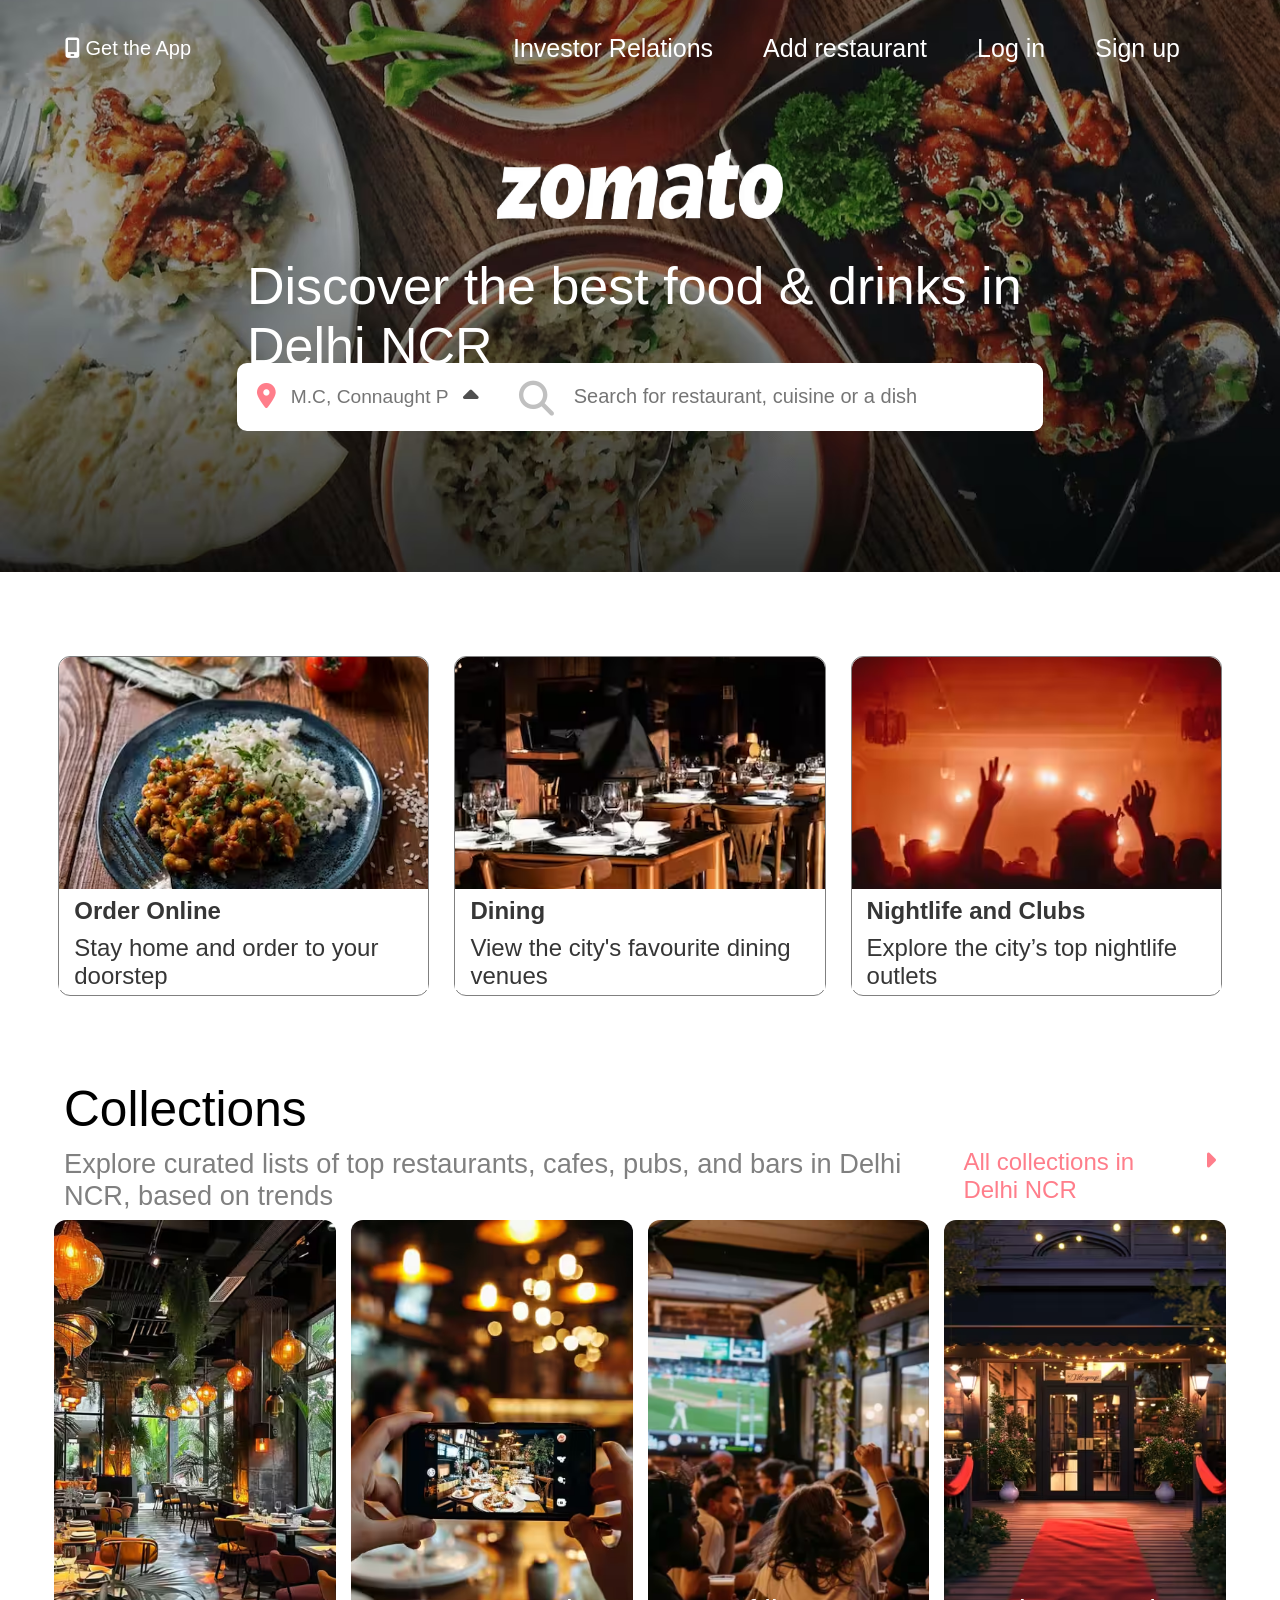
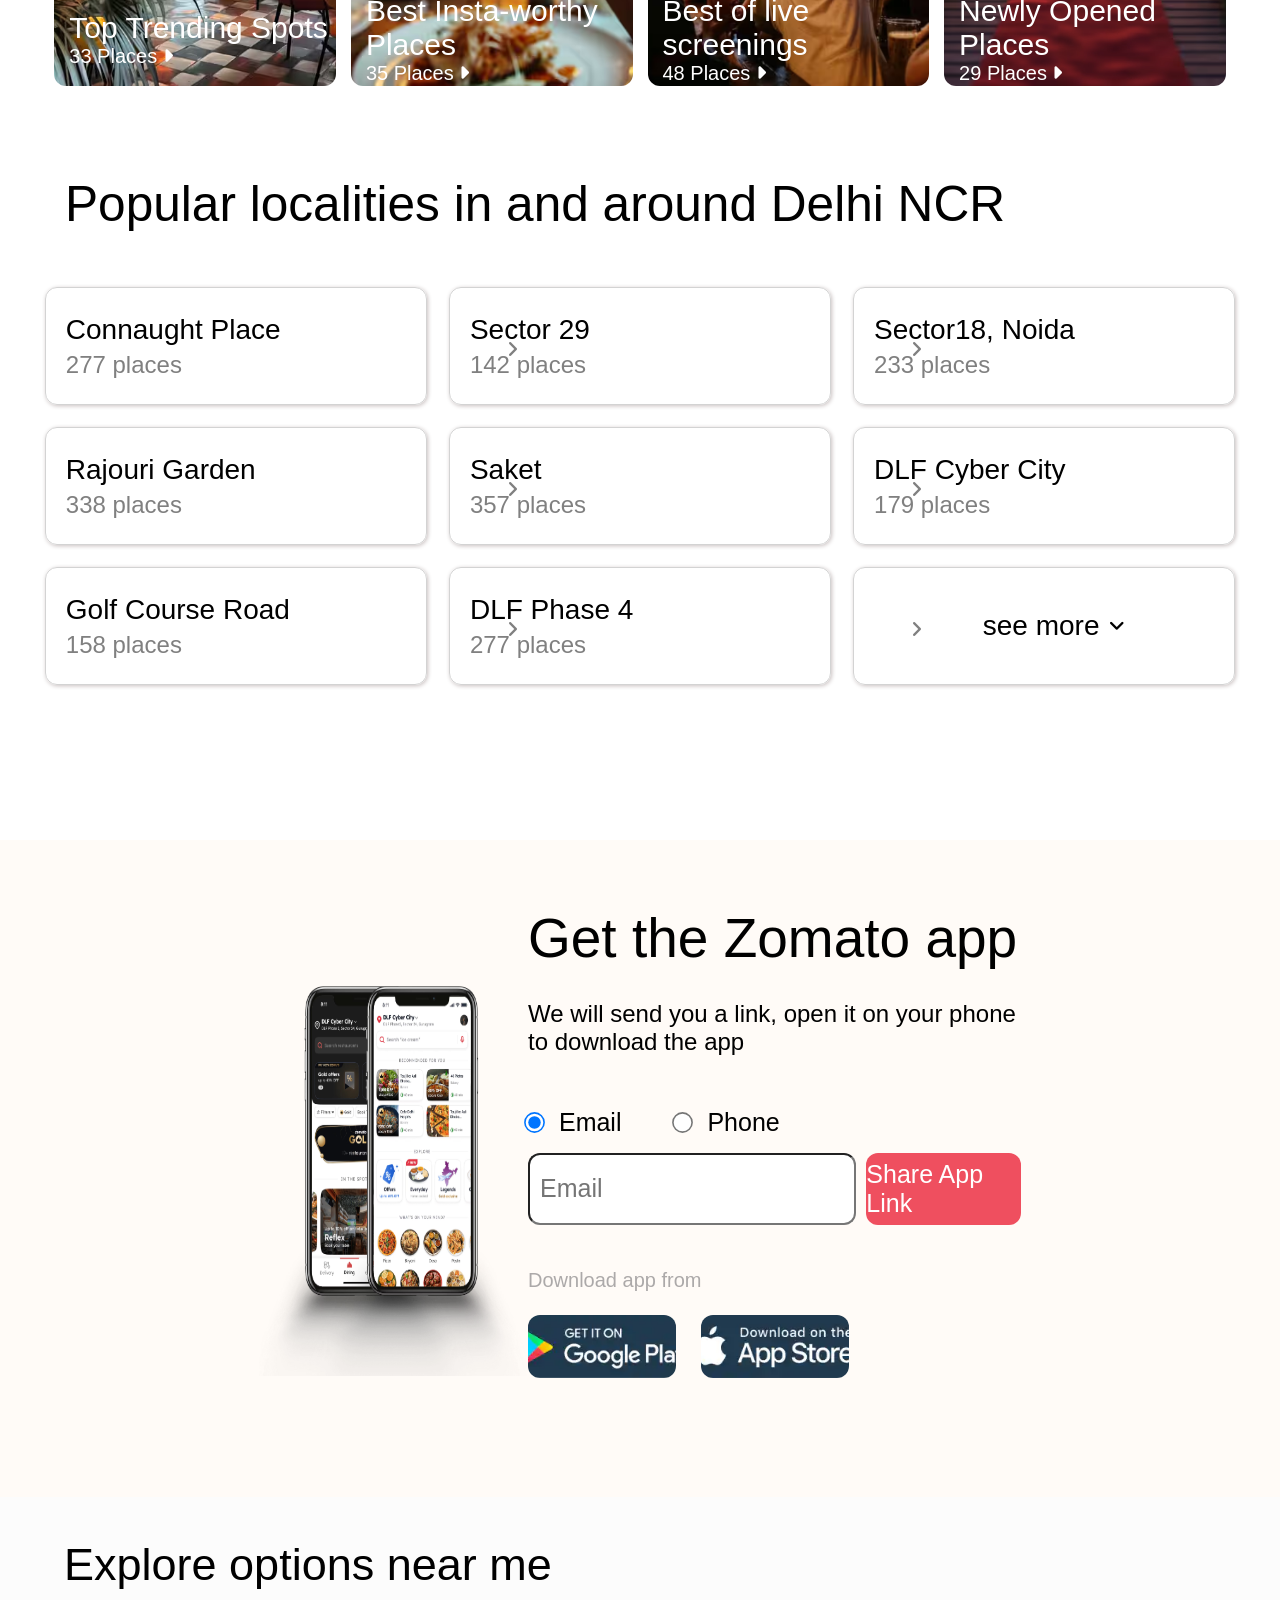
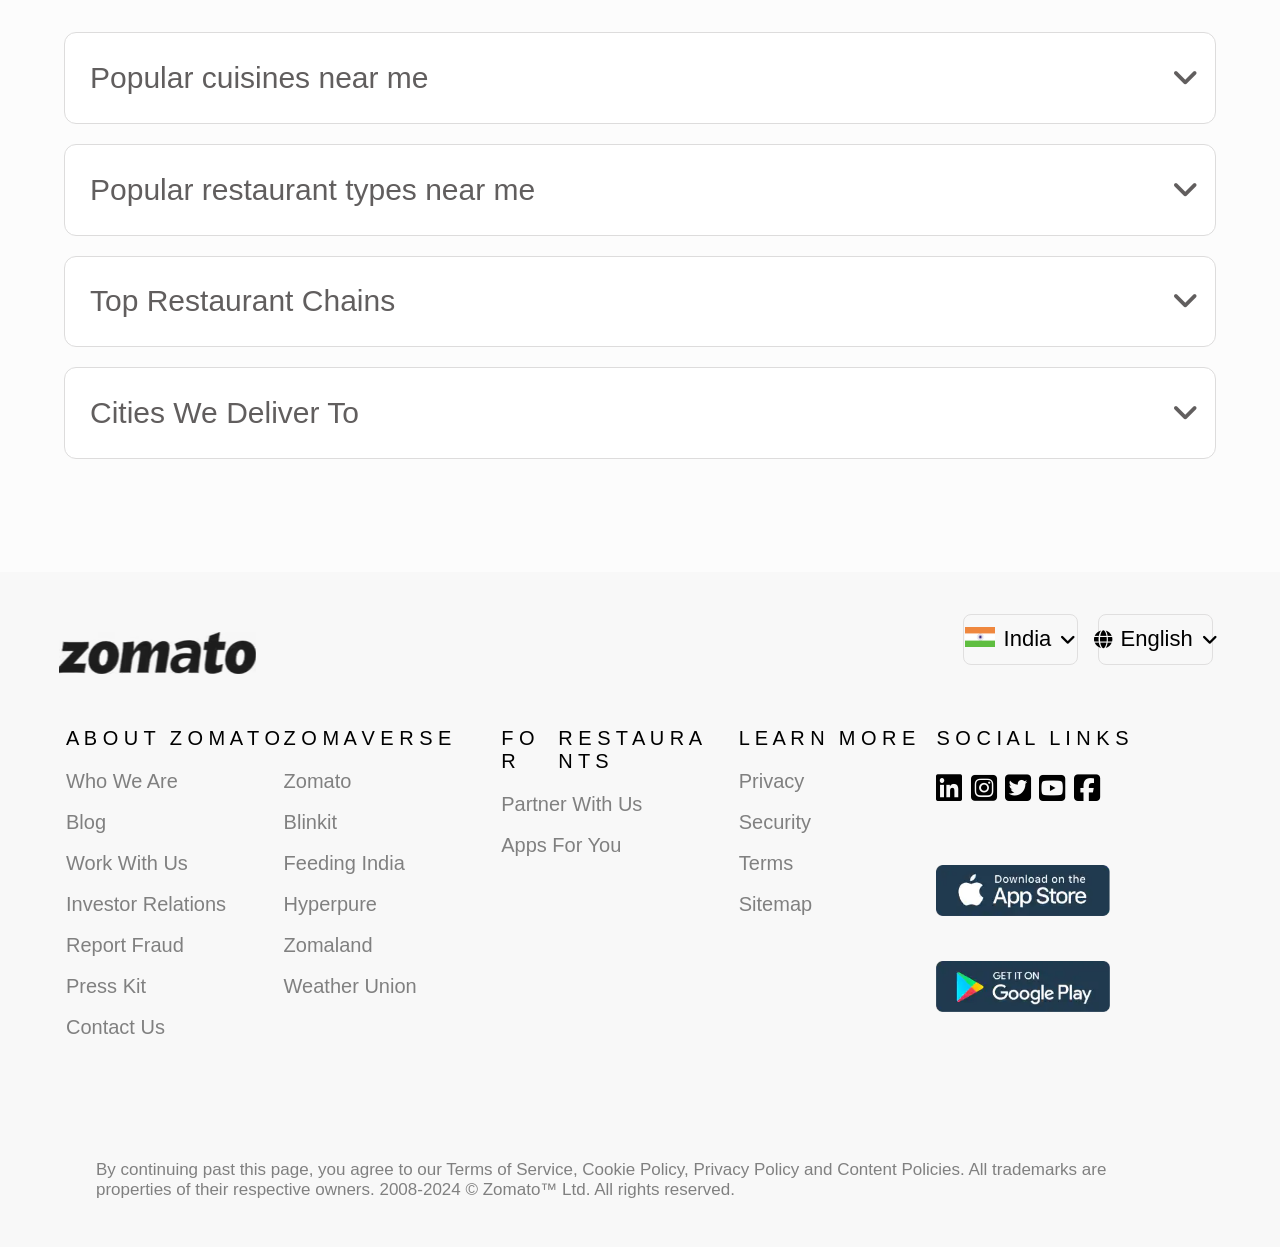
==== zomato/zomatoclone.html @ 0630870b "commit" ====
<!DOCTYPE html>
<html lang="en">
<head>
    <meta charset="UTF-8">
    <meta name="viewport" content="width=device-width, initial-scale=1.0">
    <title>Zomato</title>
    <link rel="stylesheet" href="./zomatoclone.css">
    <link rel="stylesheet" href="https://cdnjs.cloudflare.com/ajax/libs/font-awesome/6.5.2/css/all.min.css">
    <link rel="shortcut icon" href="./images/favicon.png" type="image/x-icon">
</head>
<body>
    <div class="allcontent">

        <section class="Top">

            <div class="TopUp">
                <div class="nav">
                    <article class="navleft">
                        <span><a href=""><i class="fa-solid fa-mobile-screen"></i> Get the App</a></span>
                    </article>
                    <article class="navright">
                        <span><a href="">Investor Relations</a></span>
                        <span><a href="">Add restaurant</a></span>
                        <span><a href="">Log in</a></span>
                        <span><a href="">Sign up</a></span>
                    </article>
                </div>
                
                <div class="text">
                    <article class="zomato">
                        <img src="./images/zomato.avif" alt="">
                    </article>
                    <article class="discover">Discover the best food & drinks in Delhi NCR</article>
                    <article class="search">
                        <div class="loc">
                            <span>
                                <i class="fa-solid fa-location-dot"></i><input type="text" name="" id="" placeholder="M.C, Connaught Place, New "><i class="fa-solid fa-caret-up" style="color: #4F4F4F;"></i>
                            </span>
                        </div>
                        <div class="sbox">
                            <i class="fa-solid fa-magnifying-glass"></i> 
                            <span class="input"><input type="text" placeholder="Search for restaurant, cuisine or a dish"></span>
                        </div>
                    </article>
                </div>
                
            </div>

            <div class="TopDown">
                <article class="order">
                    <div class="photo1"></div>
                    <div class="text">
                        <article class="btext">Order Online</article>
                        <article class="stext">Stay home and order to your doorstep</article>
                    </div>
                </article>
                <article class="order">
                    <div class="photo2"></div>
                    <div class="text">
                        <article class="btext">Dining</article>
                        <article class="stext">View the city's favourite dining venues</article>
                    </div>
                </article>
                <article class="order"> 
                    <div class="photo3"></div>
                    <div class="text">
                        <article class="btext">Nightlife and Clubs</article>
                        <article class="stext">Explore the city’s top nightlife outlets</article>
                    </div>
                </article>
            </div>

        </section>





        <section class="Collections">
            <div class="text">
                <article class="btext">Collections</article>
                <article class="stext">
                    <div>Explore curated lists of top restaurants, cafes, pubs, and bars in Delhi NCR, based on trends</div>
                    <div style="font-size: 1.5rem; color: #FF7E8B;">All collections in Delhi NCR<i class="fa-solid fa-caret-right" style="padding-left: 10px;"></i></div>
                </article>
            </div>
            <div class="images">

                <article class="imgs1">
                    <div class="imgtxt">
                        <div class="imgtxt1">Top Trending Spots</div>
                        <div class="places">33 Places <i class="fa-solid fa-caret-right"></i></div>
                    </div>
                </article>

                <article class="imgs2">
                    <div class="imgtxt">
                        <div class="imgtxt1">Best Insta-worthy Places</div>
                        <div class="places">35 Places <i class="fa-solid fa-caret-right"></i></div>
                    </div>
                </article>

                <article class="imgs3">
                    <div class="imgtxt">
                        <div class="imgtxt1">Best of live screenings</div>
                        <div class="places">48 Places <i class="fa-solid fa-caret-right"></i></div>
                    </div>
                </article>

                <article class="imgs4">
                    <div class="imgtxt">
                        <div class="imgtxt1">Newly Opened Places</div>
                        <div class="places">29 Places <i class="fa-solid fa-caret-right"></i></div>
                    </div>
                </article>
                
            </div>
        </section>









        <section class="PopularLocalities">
            <div class="Delhi">Popular localities in and around Delhi NCR</div>
            <div class="popplaces">

                <div class="ConnaughtPlace">
                    <div id="name">Connaught Place </div>
                    <div id="place">277 places<i class="fa-solid fa-angle-right"></i></div>
                </div>

                <div class="ConnaughtPlace">
                    <div id="name">Sector 29 </div>
                    <div id="place">142 places<i class="fa-solid fa-angle-right"></i></div>
                </div>

                <div class="ConnaughtPlace">
                    <div id="name">Sector18, Noida </div>
                    <div id="place">233 places<i class="fa-solid fa-angle-right"></i></div>
                </div>
                
                <div class="ConnaughtPlace">
                    <div id="name">Rajouri Garden </div>
                    <div id="place">338 places<i class="fa-solid fa-angle-right"></i></div>
                </div>
                
                <div class="ConnaughtPlace">
                    <div id="name">Saket </div>
                    <div id="place">357 places<i class="fa-solid fa-angle-right"></i></div>
                </div>
                
                <div class="ConnaughtPlace">
                    <div id="name">DLF Cyber City</div>
                    <div id="place">179 places<i class="fa-solid fa-angle-right"></i></div>
                </div>
                
                <div class="ConnaughtPlace">
                    <div id="name">Golf Course Road </div>
                    <div id="place">158 places<i class="fa-solid fa-angle-right"></i></div>
                </div>
                
                <div class="ConnaughtPlace">
                    <div id="name"> DLF Phase 4</div>
                    <div id="place">277 places<i class="fa-solid fa-angle-right"></i></div>
                </div>
                
                <div class="more">
                    <div id="namemore">see more <i class="fa-solid fa-angle-down"></i></div>
                </div>
                
            </div>
        </section>








        <section class="GetApp">

            <div class="content">

                <article class="image">
                    <img src="./images/phone.avif" alt="">
                </article>

                <article class="form">
                    <div class="btext">Get the Zomato app</div>
                    <div class="stext">We will send you a link, open it on your phone to download the app</div>
                    <form action="">
                        <div class="select">
                            <div>
                                <input type="radio" id="radio" name="select" checked="checked"> <label for="">Email</label>
                            </div>
                            <div>
                                <input type="radio" id="radio" name="select"> <label for="">Phone</label>
                            </div>
                        </div>
                        <div class="fill">
                            <input type="text" placeholder="Email">
                            <div>Share App Link</div>
                        </div>
                    </form>
                    <div class="sstext">
                        Download app from
                    </div>
                    <div class="download">
                        <article class="img1"></article>
                        <article class="img2"></article>
                    </div>
                </article>

            </div>

        </section>










        <section class="Explore">
            <div class="heading">Explore options near me</div>
            <div class="box">
                <div class="boxs">
                    <div>
                        Popular cuisines near me 
                    </div>
                    <div >
                        <i class="fa-solid fa-angle-down"></i>
                    </div>
                </div>
                <div class="boxs">
                    <div>
                        Popular restaurant types near me
                    </div>
                    <div >
                        <i class="fa-solid fa-angle-down"></i>
                    </div>
                </div>
                <div class="boxs">
                    <div>
                        Top Restaurant Chains
                    </div>
                    <div >
                        <i class="fa-solid fa-angle-down"></i>
                    </div>
                </div>
                <div class="boxs">
                    <div>
                        Cities We Deliver To
                    </div>
                    <div >
                        <i class="fa-solid fa-angle-down"></i>
                    </div>
                </div>
            </div>

        </section>






        <section class="footer">

            <div class="ftop">
                <div class="ftopleft">
                    <div class="zomato"></div>
                </div>
                <div class="ftopright">
                    <div class="India">
                        <span><img src="./images/flag.jpeg" alt=""></span>
                        <span>India</span>
                        <span><i class="fa-solid fa-angle-down"></i></span>
                    </div>
                    <div class="lang">
                        <span><i class="fa-solid fa-globe"></i></span>
                        <span>English</span>
                        <span><i class="fa-solid fa-angle-down"></i></span>
                    </div>
                </div>
            </div>



            <div class="fmiddle">
                <div class="middlecontent">
                    <div class="one">
                        <div class="main">
                            <span>A B O U T</span>
                            <span>Z O M A T O</span>
                        </div>
                        <div class="sub">
                            <article>Who We Are</article>
                            <article>Blog</article>
                            <article>Work With Us</article>
                            <article>Investor Relations</article>
                            <article>Report Fraud</article>
                            <article>Press Kit</article>
                            <article>Contact Us</article>

                        </div>
                    </div>

                    <div class="one">
                        <div class="main">
                            <span>Z O M A V E R S E</span>
                        </div>
                        <div class="sub">
                            <article>Zomato</article>
                            <article>Blinkit</article>
                            <article>Feeding India</article>
                            <article>Hyperpure</article>
                            <article>Zomaland</article>
                            <article>Weather Union</article>
                        </div>
                    </div>

                    <div class="one">
                        <div class="main">
                            <span>F O R</span>
                            <span>R E S T A U R A N T S </span>
                        </div>
                        <div class="sub">
                            <article>Partner With Us</article>
                            <article>Apps For You</article>
                        </div>
                    </div>

                    <div class="one">
                        <div class="main" style="padding-left: 20PX;">
                            <span>L E A R N</span>
                            <span>M O R E </span>
                        </div>
                        <div class="sub" style="padding-left: 20PX;">
                            <article>Privacy</article>
                            <article>Security</article>
                            <article>Terms</article>
                            <article>Sitemap</article>
                        </div>
                    </div>
                    
                    <div class="one">
                        <div class="main">
                            <span>S O C I A L </span>
                            <span>L I N K S</span>
                        </div>
                        <div class="subdiv">
                            <article>
                                <i class="fa-brands fa-linkedin"></i>
                                <i class="fa-brands fa-square-instagram"></i>
                                <i class="fa-brands fa-square-twitter"></i>
                                <i class="fa-brands fa-square-youtube"></i>
                                <i class="fa-brands fa-square-facebook"></i>
                            </article>
                        </div>
                        <div class="download">
                            <article class="img1"></article>
                            <article class="img2"></article>
                        </div>
                    </div>
                </div>
            </div>




            <div class="fbottom">
                <span>By continuing past this page, you agree to our Terms of Service, Cookie Policy, Privacy Policy and Content Policies. All trademarks are properties of their respective owners. 2008-2024 © Zomato™ Ltd. All rights reserved.</span>
            </div>

        </section>




    </div>
</body>
</html>
---- zomato/zomatoclone.css ----
*{
    margin: 0;padding: 0;box-sizing: border-box;
}

/* .allcontent{
    display: flex;
    justify-content: center;
    align-items: center;
    flex-direction: column;
} */

body{
    font-family: Okra, Helvetica, sans-serif;
}
.Top{
    height: 120vh;
    /* width: 100vw; */
    /* border: solid red; */
    background-color: azure;
}

.Top .TopUp{
    height: 53%;
    /* border: solid seagreen; */
    background-image: url(./images/bgimg.avif);
    background-position: center;
    background-size: cover;
    background-repeat: no-repeat;
}

.Top .TopUp .nav{
    height: 17%;
    /* border: solid goldenrod; */
    display: flex;
}

.Top .TopUp .nav .navleft{
    height: 100%;
    width: 20%;
    /* border: solid brown; */
    display: flex;
    justify-content: center;
    align-items: center;
    /* padding-right: 70px; */
}

.Top .TopUp .nav .navleft span a{
    font-family: Okra, Helvetica, sans-serif;
    color: white;
    height: 100%;
    width: 40%;
    font-size: 20px;
    font-weight: 450;
    text-decoration: none;
    /* border: solid red; */
    
}

.Top .TopUp .nav .navright{
    height: 100%;
    width: 80%;
    /* border: solid brown; */
    display: flex;
    justify-content: end;
    align-items: center;
    gap: 50px;
    padding-right: 100px;

}

.Top .TopUp .nav .navright span a{
    font-family: Okra, Helvetica, sans-serif;
    color: white;
    height: 100%;
    width: 40%;
    font-size: 25px;
    font-weight: 450;
    text-decoration: none;
    /* border: solid red; */
    
}

.Top .TopUp .text{
    height: 60%;
    width: 70%;
    /* border: solid goldenrod; */
    display: flex;
    justify-content: center;
    align-items: center;
    flex-direction: column;
    margin: auto;
    padding-top: 35px;
    row-gap:30px;
}

.Top .TopUp .text .zomato{
    height: 27%;
    width: 100%;
    /* border: solid blueviolet; */
    display: flex;
    justify-content: center;
    align-items: center;
}

.Top .TopUp .text .zomato img{
    height: 85%;
    width: 32%;
    /* border: solid red; */

}

.Top .TopUp .text .discover{
    height: 25%;
    width: 100%;
    /* border: solid blueviolet; */
    font-size: 52px;
    font-weight: 400;
    color: white;
    font-family: Okra, Helvetica, sans-serif;
    /* margin: auto; */
    padding-left: 55px;
}

.Top .TopUp .text .search{
    width: 90%;
    height: 22%;
    /* border: solid blueviolet; */
    display: flex;
    justify-content: center;
    background-color: white;
    border-radius: 10px;
}

.Top .TopUp .text .search .loc{
    width: 30%;
    height: 100%;
    /* border: solid pink; */
    display: flex;
    justify-content: center;
    align-items: center;
    font-family: Okra, Helvetica, sans-serif;
    /* background-color: white; */
}
.Top .TopUp .text .search .loc span{
    height: 100%;
    width: 100%;
    margin-left: 20px;
    display: flex;
    justify-content: center;
    column-gap: 15px;
}

.Top .TopUp .text .search .loc span i{
    /* border: solid rebeccapurple; */
    margin: auto;
    font-size: 25px;
    background-color: white;
    color: #FF7E8B;
}

.Top .TopUp .text .search .loc span input{
    height: 100%;
    /* border: solid red; */
    width: 80%;
    font-size: larger;
    border: white;
}



.Top .TopUp .text .search .sbox{
    width: 70%;
    /* border: solid gold; */
    height: 100%;
    /* padding-left: 40px; */
    display: flex;
    justify-content: start;
    align-items: center;
    flex-direction: row;
}

.Top .TopUp .text .search .sbox  i{
    /* border: solid rebeccapurple; */
    margin: auto;
    font-size: 35px;
    background-color: white;
    color: #C0C0C0;
    padding-top: 4px;
    padding-left: 40px;
    /* border: solid red; */
} 
.Top .TopUp .text .search .sbox span{
    height: 100%;
    width: 100%;
    /* border: solid violet; */
}

.Top .TopUp .text .search .sbox span input{
    height: 100%;
    width: 100%;
    /* border: solid red; */
    font-size: 20px;
    border: white;
    padding-left: 20px;
    border-radius: 10px;

}






.Top .TopDown{
    height: 47%;
    /* border: solid rosybrown; */
    display: flex;
    align-items: center;
    justify-content: center;
    column-gap: 25px;
    background-color: #FFFFFF;
}

.Top .TopDown .order{
    height: 67%;
    width: 29%;
    border: solid .1px grey;
    background-color: #FFFFFF;
    border-radius: 12px;
}

.Top .TopDown .order:hover{
   transform: scale(1.05);
   transition: 0.5s;
}

.Top .TopDown .order .photo1{
    height: 75%;
    /* border: solid red; */
    background-image: url(./images/order.avif);
    background-position: center;
    background-size: cover;
    border-radius: 12px;
    background-repeat: no-repeat;
}

.Top .TopDown .order .photo2{
    height: 75%;
    /* border: solid red; */
    background-image: url(./images/Dining.avif);
    background-position: center;
    background-size: cover;
    border-radius: 12px;
    background-repeat: no-repeat;
}
.Top .TopDown .order .photo3{
    height: 75%;
    /* border: solid red; */
    border-radius: 12px;
    background-image: url(./images/night.avif);
    background-position: center;
    background-size: cover;
    background-repeat: no-repeat;
}
.Top .TopDown .order .text{
    height: 30%;
    /* border: solid palevioletred; */
    display: flex;
    justify-content: center;
    align-items: start;
    flex-direction: column;
    position: relative;
    bottom: 22px;
    background-color: #FFFFFF;
    color: #363636;
}

.Top .TopDown .order .text article{
    /* border: solid red; */
    height: 60%;
    width: 100%;
    display: flex;
    justify-content: start;
    align-items: center;
    padding-left: 15px;
 
}

.Top .TopDown .order .text .btext{
    font-family: Okra, Helvetica, sans-serif;
    font-size: x-large;
    font-weight: 600;
    display: flex;
    justify-content: start;
    /* align-items: end; */
}


.Top .TopDown .order .text .stext{
    font-family: Okra, Helvetica, sans-serif;
    font-size: x-large;
    /* font-weight: 400; */
    display: flex;
    justify-content: start;
    align-items: start;
}










.Collections{
    height: 75vh;
    /* width: 100vw; */
    /* border: solid purple; */
    background-color: #FFFFFF;
}

.Collections .text{
    height: 20%;
    /* border: solid red; */
    display: flex;
    justify-content: start;
    align-items: center;
    flex-direction: column;
    font-family: Okra, Helvetica, sans-serif;
}

.Collections .text .btext{
    height: 50%;
    width: 90%;
    /* border: solid gold; */
    font-size: 3.1rem;
    /* font-weight: ; */
    
}

.Collections .text .stext{
    height: 50%;
    width: 90%;
    /* border: solid gold; */
    display: flex;
    justify-content: space-between;
    /* align-items: ; */

}
.Collections .text .stext div{
    height: 100%;
    /* width: 100%; */
    font-size: 1.7rem;
    /* border: solid violet; */
    display: flex;
    justify-content: center;
    align-items: start;
    color: gray;
}





.Collections .images{
    height: 85%;
    /* border: solid red; */
    display: flex;
    justify-content: center;
    align-items: start;
    padding-top: 5px;
    column-gap: 15px;
    /* margin-top: 50px; */
}


.Collections .images .imgs1{
    height: 82%;
    width: 22%;
    /* border: solid blue; */
    display: flex;
    justify-content: center;
    align-items: end;
    background-image: url(./images/img1.avif);
    background-position: center;
    background-size: cover;
    background-repeat: no-repeat;
    border-radius: 12px;
}

.Collections .images .imgs2{
    height: 82%;
    width: 22%;
    /* border: solid blue; */
    display: flex;
    justify-content: center;
    align-items: end;
    background-image: url(./images/img2.avif);
    background-position: center;
    background-size: cover;
    background-repeat: no-repeat;
    border-radius: 12px;
}

.Collections .images .imgs3{
    height: 82%;
    width: 22%;
    /* border: solid blue; */
    display: flex;
    justify-content: center;
    align-items: end;
    background-image: url(./images/img3.avif);
    background-position: center;
    background-size: cover;
    background-repeat: no-repeat;
    border-radius: 12px;
}

.Collections .images .imgs4{
    height: 82%;
    width: 22%;
    /* border: solid blue; */
    display: flex;
    justify-content: center;
    align-items: end;
    background-image: url(./images/img4.avif);
    background-position: center;
    background-size: cover;
    background-repeat: no-repeat;
    border-radius: 12px;
}

.Collections .images  .imgtxt{
    height: 20%;
    width: 100%;
    /* border: solid red; */
    color: white;
    display: flex;
    justify-content: center;
    align-items: start;
    flex-direction: column;
    padding-left: 15px;
    font-family: Okra, Helvetica, sans-serif;
}

.Collections .images  .imgtxt .imgtxt1{
    font-size: 30px;
}

.Collections .images  .imgtxt .places{
    font-size: 20px;
}










.PopularLocalities{
    height: 65vh;
    /* width: 100vw; */
    /* border: solid violet; */
    background-color: #FFFFFF;
}

.PopularLocalities .Delhi{
    height: 20%;
    /* border: solid gold; */
    font-size: 3.1rem;
    padding-left:65px ;
    padding-top:20px ;
}

.PopularLocalities .popplaces{
    height: 68%;
    width: 93%;
    /* border: solid green; */
    display: grid;
    grid-template-rows: repeat(3,1fr);    
    grid-template-columns: repeat(3,1fr);  
    margin: auto; 
    margin-top: 15px;
    gap: 22px; 
}

.PopularLocalities .popplaces .ConnaughtPlace{
    border: solid .1px lightgray;
    border-radius: 12px;
    box-shadow: 1px 1px 4px rgb(201, 192, 192);

}

.PopularLocalities .popplaces .more{
    border: solid .1px lightgray;
    border-radius: 12px;
    box-shadow: 1px 1px 4px rgb(201, 192, 192);
}


.PopularLocalities .popplaces #name{
    /* border: solid pink; */
    height: 50%;
    width: 100%;
    font-size: 28px;
    /* font-weight: 100; */
    padding-left: 20px;
    font-weight: 400;
    display: flex;
    justify-content: start;
    align-items: end;
}


.PopularLocalities .popplaces #namemore{
    /* border: solid pink; */
    height: 100%;
    width: 100%;
    font-size: 28px;
    /* font-weight: 100; */
    padding-left: 20px;
    font-weight: 400;
    display: flex;
    justify-content: center;
    align-items: center;
    
}
.PopularLocalities .popplaces #namemore i{
    position: relative;
    padding-left: 10px;
    font-size: large;
}
.PopularLocalities .popplaces #place i{
    position: relative;
    left: 325px;
    bottom: 10px;
    font-size: large;
}
.PopularLocalities .popplaces #place{
    /* border: solid pink; */
    height: 50%;
    width: 100%;
    font-size: 1.5rem;
    font-weight: 400;
    padding-left: 20px;
    display: flex;
    justify-content: start;
    align-items: start;
    padding-top: 5px;
    color: grey;
}











.GetApp{
    height: 73vh;
    /* width: 100vw; */
    /* border: solid coral; */
    background-color:#FFFBF7;
    margin-top: 100px;
}

.GetApp .content{
    height: 100%;
    width: 70vw;
    /* border: solid purple; */
    margin: auto;
    display: flex;
    justify-content: center;
    align-items: center;
}
.GetApp .content .image{
    width: 30%;
    height: 60%;
    /* border: solid black; */
    margin-top: 20px
}
.GetApp .content .image img{
    width: 100%;
    height: 100%;
    /* border: solid black; */
}



.GetApp .content .form{
    width: 55%;
    height: 80%;
    /* border: solid black; */

}


.GetApp .content .form .btext{
    height: 15%;
    width: 100%;
    /* border: solid firebrick; */
    font-size: 55px;
    font-family: Okra, Helvetica, sans-serif;


}

.GetApp .content .form .stext{
    height: 15%;
    width: 100%;
    /* border: solid firebrick; */
    font-size: 24px;
    margin-top: 15px;
}


.GetApp .content .form form{
    height: 25%;
    display: flex;
    /* border: solid violet; */
    justify-content: space-between;
    align-items: start;
    flex-direction: column;
    margin-top: 15px;
}


.GetApp .content .form form .select{
    height: 45%;
    width: 100%;
    /* border: solid blueviolet; */
    font-size: 25px;
    /* padding-left: 20px; */
    display: flex;
    align-items: center;
    justify-content: start;
    column-gap: 55px;
    /* margin-top: 15px; */
  
}

.GetApp .content .form form .select label{
    padding-left: 11px;
}

input[type="radio"]{
    /* display: none ; */
    transform: scale(1.6);
    position: relative;
    bottom: 2px;
}


.GetApp .content .form form .select input{
    /* height: 60%; */
    /* width: 100%; */
    font-size: 30px;
    size: 50px;
    border-radius: 12px;
}


.GetApp .content .form form .fill{
    height: 55%;
    width: 100%;
    /* border: solid blueviolet; */
    display: flex;
    align-items: center;
    justify-content: center;
    column-gap: 10px;
    /* margin-top: 10px; */
}


.GetApp .content .form form .fill input{
    height: 100%;
    width: 70%;
    /* border: solid chartreuse;    */
    font-size: 25px;
    padding-left: 10px;
    border-radius: 12px;

}



.GetApp .content .form form .fill div{
    height: 100%;
    width: 33%;
    /* border: solid chartreuse; */
    /* position: relative; */
    font-size: 25px;
    display: flex;
    align-items: center;
    justify-content: center;
    background-color: #EF4F5F;
    color: #FFFFFF;
    border-radius: 12px;

}


.GetApp .content .sstext{
    height: 10%;
    width: 100%;
    /* border: solid violet; */
    margin-top: 15px;
    font-size: 20px;
    display: flex;
    justify-content: start;
    align-items: end;
    color: rgb(172, 169, 169);
}

.GetApp .content .download{
    height: 15%;
    width: 100%;
    /* border: solid brown; */
    display: flex;
    justify-content: start;
    align-items: center;
    column-gap: 25px;
    margin-top: 15px;
}

.GetApp .content .download .img1{
    /* border: solid brown; */
    width: 30%;
    height: 80%;
    background-image: url(./images/playstore.webp);
    background-repeat: no-repeat;
    background-position: center;
    background-size: cover;
    border-radius: 12px;
}


.GetApp .content .download .img2{
    /* border: solid brown; */
    width: 30%;
    height: 80%;
    background-image: url(./images/appstore.webp);
    background-repeat: no-repeat;
    background-position: center;
    background-size: cover;
    border-radius: 12px;
}


















.Explore{
    height: 75vh;
    /* width: 100vw; */
    /* border: solid coral; */
    background-color:#FCFCFC
}

.Explore .heading{
    height: 20%;
    width: 90%;
    /* border: solid gold ; */
    margin: auto;
    font-size: 45px;
    font-weight: 500;
    display: flex;
    justify-content: start;
    align-items: center;
    font-family: Okra, Helvetica, sans-serif;
}

.Explore .box{
    height: 80%;
    width: 100%;
    /* border: solid red ; */
    display: flex;
    justify-content: start;
    flex-direction: column;
    row-gap: 20px;
}

.Explore .box .boxs{
    height: 17%;
    width: 90%;
    border: solid .1px rgb(221, 220, 220) ;
    border-radius: 12px;
    margin: 0px auto ;
    background-color: #FFFFFF;
    display: flex;
    justify-content: space-between;
    align-items: center;
    font-family: Okra, Helvetica, sans-serif;
    font-size: 30px;
    color: #615e5e;
    padding-left: 25px;
}


.Explore .box .boxs div i{
    padding-right: 17px;
}












.footer{
    height: 75vh;
    /* width: 100vw; */
    /* border: solid coral; */
    background-color:#F8F8F8
}


.footer .ftop{
    height: 20%;
    /* border: solid green; */
    display: flex;
    justify-content: space-between;
    align-items: center;
}

.footer .ftop .ftopleft{
    height: 100%;
    width: 20%;
    /* border: solid gold; */
    display: flex;
    justify-content: end;
    align-items: end;
}


.footer .ftop .ftopleft .zomato{
    height: 80%;
    width: 77%;
    /* border: solid goldenrod; */
    background-image: url(./images/zom.avif);
    background-position: center;
    background-repeat: no-repeat;
}

.footer .ftop .ftopright{
    height: 100%;
    width: 30%;
    /* border: solid gold; */
    display: flex;
    justify-content:center;
    align-items: center;
    font-family: Okra, Helvetica, sans-serif;
    font-size: 22px;
    gap: 20px;
}

.footer .ftop .ftopright .India{
    height: 38%;
    width: 30%;
    border: solid 1px rgb(224, 223, 223);
    display: flex;
    align-items: center;
    justify-content: center;
    border-radius: 8px;
    gap: 9px;
}

.footer .ftop .ftopright .India img{
    height: 22px;
    width: 30px;
    padding-top: 2px;
}

.footer .ftop .ftopright .India i{
    font-size: 18px;
}

.footer .ftop .ftopright .lang{
    height: 38%;
    width: 30%;
    border: solid .1px rgb(224, 223, 223);
    display: flex;
    align-items: center;
    justify-content: center;
    border-radius: 8px;
    gap: 9px;
}

.footer .ftop .ftopright .lang i{
    font-size: 18px;
}



































.footer .fmiddle{
    height: 60%;
    /* border: solid red; */
}


.footer .fmiddle .middlecontent{
    height: 100%;
    width: 85%;
    margin: auto;
    /* border: solid red ; */
    position: relative;
    right: 30px;
    display: flex;
}


.footer .fmiddle .middlecontent .one{

    height: 100%;
    width: 20%;
    /* border: solid green; */
    display: flex;
    flex-direction: column;
    justify-content: start;
    align-items: start;
    padding-top: 20px;
}


.footer .fmiddle .middlecontent .one .main{
    font-size: 20px;
    color: black;
    font-weight: 400;
    display: flex;
    gap: 14px;
}


.footer .fmiddle .middlecontent .one .sub{
    display: flex;
    flex-direction: column;
    row-gap: 18px;
    color: gray;
    padding-top: 20px;
    font-size: 20px;
}

.footer .fmiddle .middlecontent .one .sub article:hover{
    color: rgb(56, 54, 54);
}


.footer .fmiddle .middlecontent .one .subdiv{
   /* border: solid red; */
   height: 20%;
   width: 100%;
    font-size: 30px;
    display: flex;
    justify-content: start;
    align-items: center;
    /* column-gap: 30px; */
    /* flex-direction: row; */
}


.footer .fmiddle .middlecontent .one .download{
    /* border: solid red; */
    height: 50%;
    width: 100%;
    /* border: solid brown; */
    display: flex;
    justify-content: start;
    align-items: start;
    flex-direction: column;
    column-gap: 25px;
    margin-top: 15px;
}


.footer .fmiddle .middlecontent .one .download .img1{
    /* border: solid brown; */
    width: 80%;
    height: 80%;
    background-image: url(./images/appstore.webp);
    background-repeat: no-repeat;
    background-position: center;
    background-size: contain;
    border-radius: 12px;
}


.footer .fmiddle .middlecontent .one .download .img2{
    /* border: solid brown; */
    width: 80%;
    height: 80%;
    background-image: url(./images/playstore.webp);
    background-repeat: no-repeat;
    background-position: center;
    background-size: contain;
    border-radius: 12px;
}








.footer .fbottom{
    height: 20%;
    /* border: solid purple; */
    display: flex;
    justify-content: center;
    align-items: center;
}



.footer .fbottom span{
    display: inline-block;
    /* border: solid #EF4F5F; */
    width: 85%;
    font-family: Okra, Helvetica, sans-serif;
    font-size: 17px;
    color: gray;

}
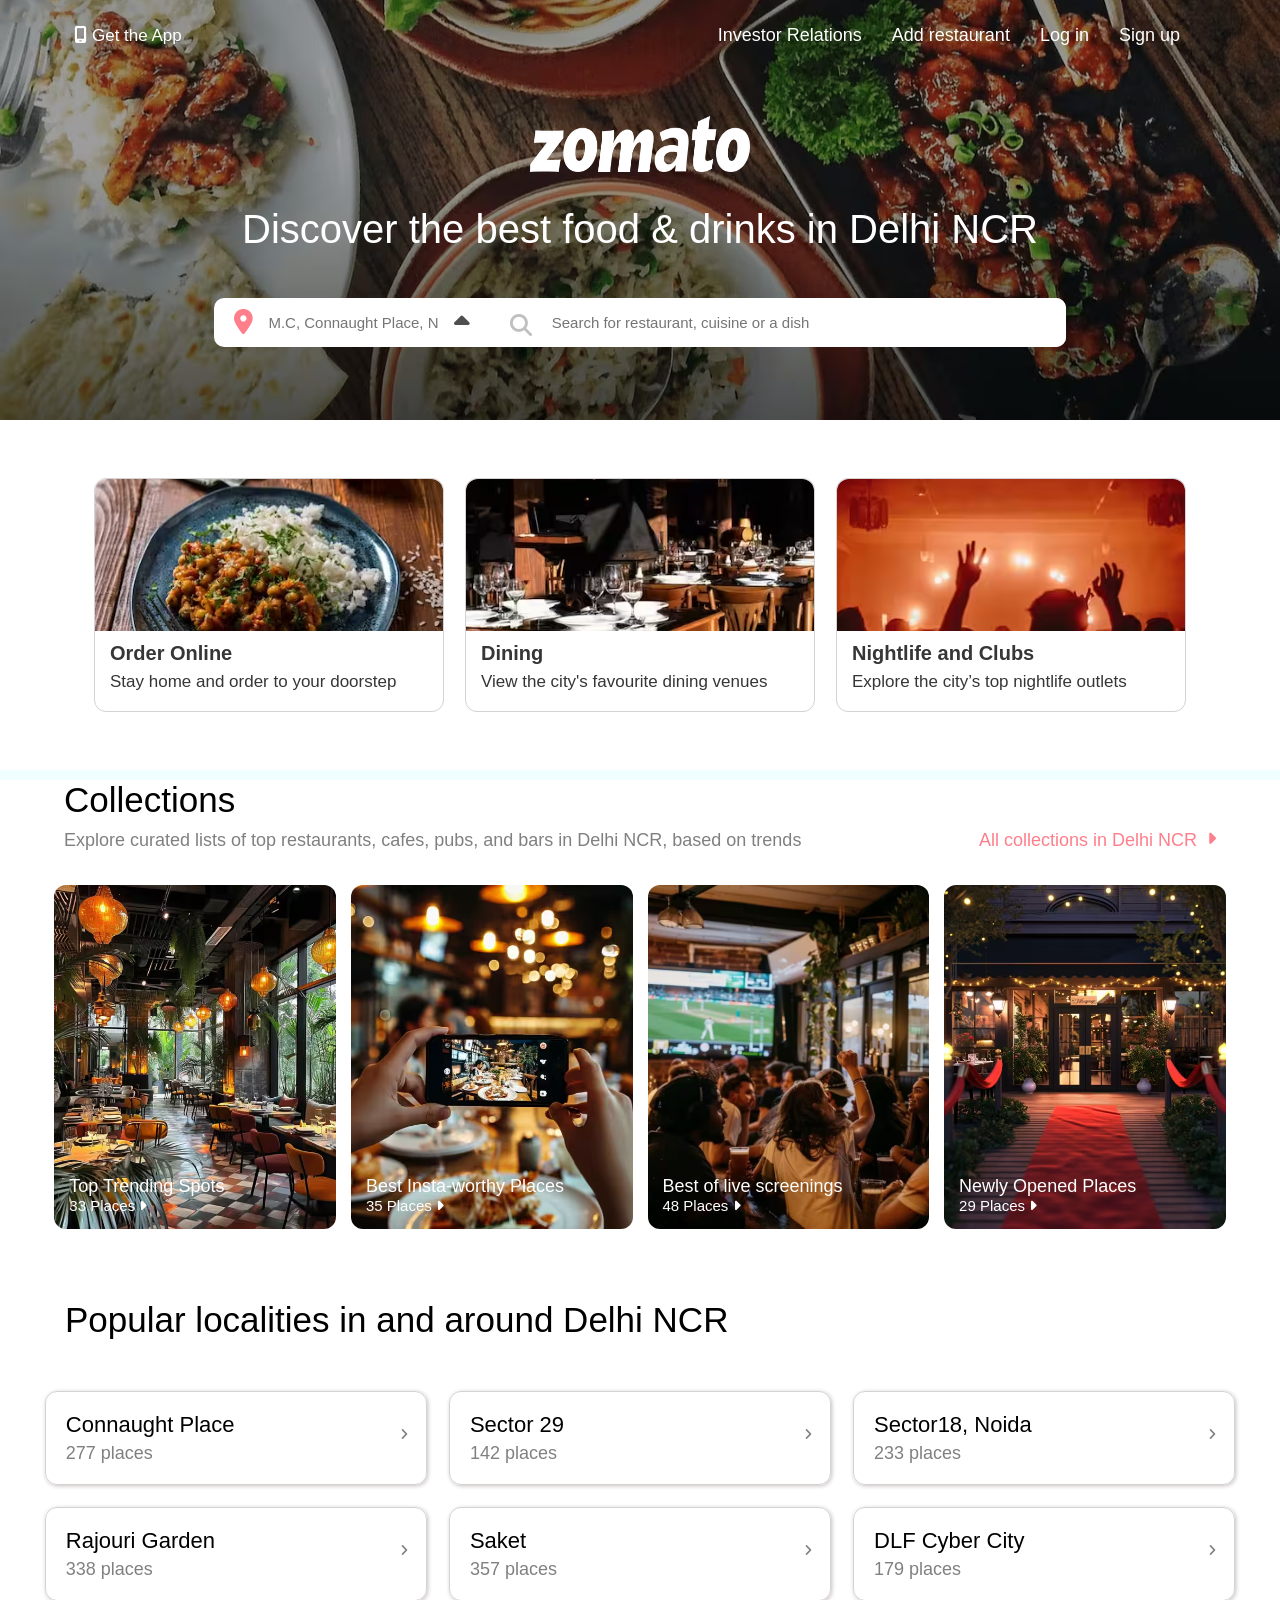
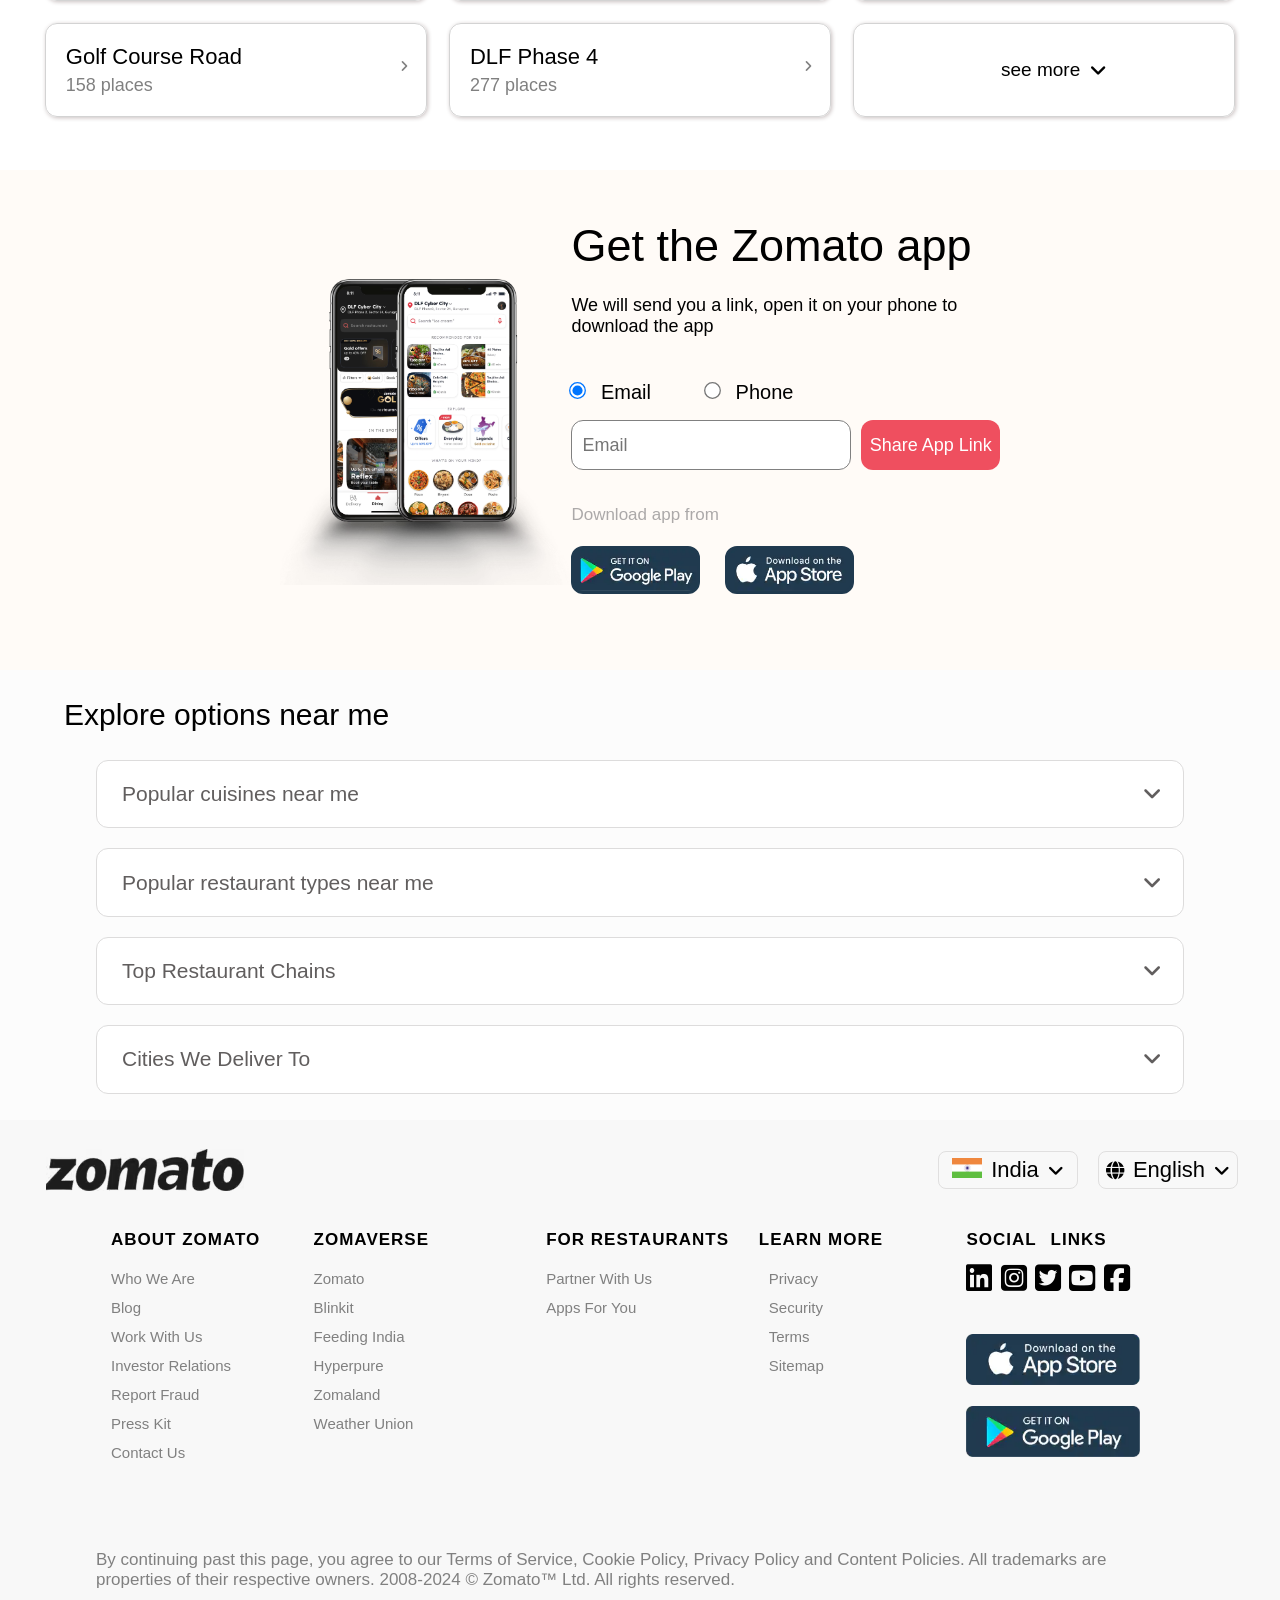
==== commit f3982a49: "make responsive" ====
--- a/zomato/zomatoclone.html
+++ b/zomato/zomatoclone.html
@@ -5,6 +5,7 @@
     <meta name="viewport" content="width=device-width, initial-scale=1.0">
     <title>Zomato</title>
     <link rel="stylesheet" href="./zomatoclone.css">
+    <link rel="stylesheet" href="./zomatocloneResponsive.css">
     <link rel="stylesheet" href="https://cdnjs.cloudflare.com/ajax/libs/font-awesome/6.5.2/css/all.min.css">
     <link rel="shortcut icon" href="./images/favicon.png" type="image/x-icon">
 </head>
@@ -81,7 +82,7 @@
                 <article class="btext">Collections</article>
                 <article class="stext">
                     <div>Explore curated lists of top restaurants, cafes, pubs, and bars in Delhi NCR, based on trends</div>
-                    <div style="font-size: 1.5rem; color: #FF7E8B;">All collections in Delhi NCR<i class="fa-solid fa-caret-right" style="padding-left: 10px;"></i></div>
+                    <div style="color: #FF7E8B;">All collections in Delhi NCR<i class="fa-solid fa-caret-right" style="padding-left: 10px;"></i></div>
                 </article>
             </div>
             <div class="images">
@@ -161,7 +162,7 @@
                 
                 <div class="ConnaughtPlace">
                     <div id="name">Golf Course Road </div>
-                    <div id="place">158 places<i class="fa-solid fa-angle-right"></i></div>
+                    <div id="place"><span>158 places</span><i class="fa-solid fa-angle-right"></i></div>
                 </div>
                 
                 <div class="ConnaughtPlace">
@@ -298,10 +299,9 @@
 
             <div class="fmiddle">
                 <div class="middlecontent">
-                    <div class="one">
-                        <div class="main">
-                            <span>A B O U T</span>
-                            <span>Z O M A T O</span>
+                    <div class="one" style="padding-left: 15PX;">
+                        <div class="main" >
+                            <span >ABOUT ZOMATO</span>
                         </div>
                         <div class="sub">
                             <article>Who We Are</article>
@@ -317,7 +317,7 @@
 
                     <div class="one">
                         <div class="main">
-                            <span>Z O M A V E R S E</span>
+                            <span>ZOMAVERSE</span>
                         </div>
                         <div class="sub">
                             <article>Zomato</article>
@@ -329,10 +329,9 @@
                         </div>
                     </div>
 
-                    <div class="one">
+                    <div class="one" style="padding-left: 15PX;">
                         <div class="main">
-                            <span>F O R</span>
-                            <span>R E S T A U R A N T S </span>
+                            <span>FOR RESTAURANTS</span>
                         </div>
                         <div class="sub">
                             <article>Partner With Us</article>
@@ -341,9 +340,8 @@
                     </div>
 
                     <div class="one">
-                        <div class="main" style="padding-left: 20PX;">
-                            <span>L E A R N</span>
-                            <span>M O R E </span>
+                        <div class="main" style="padding-left: 10PX;">
+                            <span>LEARN MORE</span>
                         </div>
                         <div class="sub" style="padding-left: 20PX;">
                             <article>Privacy</article>
@@ -355,8 +353,8 @@
                     
                     <div class="one">
                         <div class="main">
-                            <span>S O C I A L </span>
-                            <span>L I N K S</span>
+                            <span>SOCIAL</span>
+                            <span>LINKS</span>
                         </div>
                         <div class="subdiv">
                             <article>
--- a/zomato/zomatoclone.css
+++ b/zomato/zomatoclone.css
@@ -11,16 +11,18 @@
 
 body{
     font-family: Okra, Helvetica, sans-serif;
+    /* overflow: hidden; */
+    overflow-x: hidden;
 }
 .Top{
-    height: 120vh;
+    height: 780px;
     /* width: 100vw; */
-    /* border: solid red; */
+    /* border: solid gold; */
     background-color: azure;
 }
 
 .Top .TopUp{
-    height: 53%;
+    height: 420px;
     /* border: solid seagreen; */
     background-image: url(./images/bgimg.avif);
     background-position: center;
@@ -49,7 +51,7 @@
     color: white;
     height: 100%;
     width: 40%;
-    font-size: 20px;
+    font-size: 17px;
     font-weight: 450;
     text-decoration: none;
     /* border: solid red; */
@@ -63,7 +65,7 @@
     display: flex;
     justify-content: end;
     align-items: center;
-    gap: 50px;
+    gap: 30px;
     padding-right: 100px;
 
 }
@@ -73,15 +75,15 @@
     color: white;
     height: 100%;
     width: 40%;
-    font-size: 25px;
-    font-weight: 450;
+    font-size: 18px;
+    font-weight: 400;
     text-decoration: none;
     /* border: solid red; */
     
 }
 
 .Top .TopUp .text{
-    height: 60%;
+    height: 280px;
     width: 70%;
     /* border: solid goldenrod; */
     display: flex;
@@ -104,7 +106,7 @@
 
 .Top .TopUp .text .zomato img{
     height: 85%;
-    width: 32%;
+    width: 220px;
     /* border: solid red; */
 
 }
@@ -113,17 +115,18 @@
     height: 25%;
     width: 100%;
     /* border: solid blueviolet; */
-    font-size: 52px;
+    font-size: 40px;
     font-weight: 400;
     color: white;
     font-family: Okra, Helvetica, sans-serif;
     /* margin: auto; */
-    padding-left: 55px;
+    /* padding-left: 55px; */
+    text-align: center;
 }
 
 .Top .TopUp .text .search{
-    width: 90%;
-    height: 22%;
+    width: 95%;
+    height: 20%;
     /* border: solid blueviolet; */
     display: flex;
     justify-content: center;
@@ -162,7 +165,7 @@
     height: 100%;
     /* border: solid red; */
     width: 80%;
-    font-size: larger;
+    font-size: 15px;
     border: white;
 }
 
@@ -182,7 +185,7 @@
 .Top .TopUp .text .search .sbox  i{
     /* border: solid rebeccapurple; */
     margin: auto;
-    font-size: 35px;
+    font-size: 22px;
     background-color: white;
     color: #C0C0C0;
     padding-top: 4px;
@@ -199,7 +202,7 @@
     height: 100%;
     width: 100%;
     /* border: solid red; */
-    font-size: 20px;
+    font-size: 15px;
     border: white;
     padding-left: 20px;
     border-radius: 10px;
@@ -212,19 +215,20 @@
 
 
 .Top .TopDown{
-    height: 47%;
-    /* border: solid rosybrown; */
-    display: flex;
-    align-items: center;
-    justify-content: center;
-    column-gap: 25px;
+    height: 350px;
+    /* border: solid black; */
+    display: flex;
+    align-items: center;
+    justify-content: center;
+    /* flex-wrap: wrap; */
+    column-gap: 21px;
     background-color: #FFFFFF;
 }
 
 .Top .TopDown .order{
     height: 67%;
-    width: 29%;
-    border: solid .1px grey;
+    width: 350px;
+    border: solid .1px rgb(212, 210, 210);
     background-color: #FFFFFF;
     border-radius: 12px;
 }
@@ -288,22 +292,36 @@
 
 .Top .TopDown .order .text .btext{
     font-family: Okra, Helvetica, sans-serif;
-    font-size: x-large;
-    font-weight: 600;
-    display: flex;
-    justify-content: start;
+    font-size: 20px;
+    font-weight: 550;
+    display: flex;
+    justify-content: start;
+    padding-top: 10px;
+    /* border: solid red; */
     /* align-items: end; */
 }
 
 
 .Top .TopDown .order .text .stext{
     font-family: Okra, Helvetica, sans-serif;
-    font-size: x-large;
+    font-size: 17px;
     /* font-weight: 400; */
     display: flex;
     justify-content: start;
     align-items: start;
-}
+    padding-top: 5px;
+}
+
+
+
+
+
+
+
+
+
+
+
 
 
 
@@ -315,7 +333,7 @@
 
 
 .Collections{
-    height: 75vh;
+    height: 500px;
     /* width: 100vw; */
     /* border: solid purple; */
     background-color: #FFFFFF;
@@ -335,7 +353,7 @@
     height: 50%;
     width: 90%;
     /* border: solid gold; */
-    font-size: 3.1rem;
+    font-size: 35px;
     /* font-weight: ; */
     
 }
@@ -352,14 +370,17 @@
 .Collections .text .stext div{
     height: 100%;
     /* width: 100%; */
-    font-size: 1.7rem;
-    /* border: solid violet; */
+    font-size: 18px;
+    /* border: solid rgb(223, 101, 223); */
     display: flex;
     justify-content: center;
     align-items: start;
     color: gray;
 }
-
+.Collections .text .stext div:nth-child(2){
+    /* border: solid blue; */
+    font-size: 18px;
+}
 
 
 
@@ -446,12 +467,17 @@
 }
 
 .Collections .images  .imgtxt .imgtxt1{
-    font-size: 30px;
+    font-size: 18px;
 }
 
 .Collections .images  .imgtxt .places{
-    font-size: 20px;
-}
+    font-size: 15px;
+}
+
+
+
+
+
 
 
 
@@ -463,7 +489,7 @@
 
 
 .PopularLocalities{
-    height: 65vh;
+    height: 480px;
     /* width: 100vw; */
     /* border: solid violet; */
     background-color: #FFFFFF;
@@ -471,8 +497,9 @@
 
 .PopularLocalities .Delhi{
     height: 20%;
+    font-family: Okra, Helvetica, sans-serif;
     /* border: solid gold; */
-    font-size: 3.1rem;
+    font-size: 35px;
     padding-left:65px ;
     padding-top:20px ;
 }
@@ -504,10 +531,10 @@
 
 
 .PopularLocalities .popplaces #name{
-    /* border: solid pink; */
+    /* border: solid rgb(219, 41, 71); */
     height: 50%;
     width: 100%;
-    font-size: 28px;
+    font-size: 22px;
     /* font-weight: 100; */
     padding-left: 20px;
     font-weight: 400;
@@ -518,34 +545,30 @@
 
 
 .PopularLocalities .popplaces #namemore{
-    /* border: solid pink; */
-    height: 100%;
-    width: 100%;
-    font-size: 28px;
+    /* border: solid rgb(68, 30, 36); */
+    height: 100%;
+    width: 100%;
+    font-size: 19px;
     /* font-weight: 100; */
     padding-left: 20px;
     font-weight: 400;
     display: flex;
     justify-content: center;
     align-items: center;
+    gap: 10px;
     
 }
-.PopularLocalities .popplaces #namemore i{
+/* .PopularLocalities .popplaces #namemore i{
     position: relative;
     padding-left: 10px;
     font-size: large;
-}
-.PopularLocalities .popplaces #place i{
-    position: relative;
-    left: 325px;
-    bottom: 10px;
-    font-size: large;
-}
+} */
+
 .PopularLocalities .popplaces #place{
     /* border: solid pink; */
     height: 50%;
     width: 100%;
-    font-size: 1.5rem;
+    font-size: 18px;
     font-weight: 400;
     padding-left: 20px;
     display: flex;
@@ -555,7 +578,20 @@
     color: grey;
 }
 
-
+.PopularLocalities .popplaces #place:nth-child(2){
+    /* border: solid blue; */
+    display: flex;
+    justify-content: space-between;
+}
+
+.PopularLocalities .popplaces #place i{
+    position: relative;
+    /* border: solid blue; */
+    font-size: 13px;
+    right: 18px;
+    bottom: 15px;
+
+}
 
 
 
@@ -566,16 +602,16 @@
 
 
 .GetApp{
-    height: 73vh;
+    height: 500px;
     /* width: 100vw; */
     /* border: solid coral; */
     background-color:#FFFBF7;
-    margin-top: 100px;
+    margin-top: 10px;
 }
 
 .GetApp .content{
     height: 100%;
-    width: 70vw;
+    width: 780px;
     /* border: solid purple; */
     margin: auto;
     display: flex;
@@ -583,8 +619,7 @@
     align-items: center;
 }
 .GetApp .content .image{
-    width: 30%;
-    height: 60%;
+    height: 62%;
     /* border: solid black; */
     margin-top: 20px
 }
@@ -608,9 +643,9 @@
     height: 15%;
     width: 100%;
     /* border: solid firebrick; */
-    font-size: 55px;
-    font-family: Okra, Helvetica, sans-serif;
-
+    font-size: 45px;
+    font-family: Okra, Helvetica, sans-serif;
+    font-size: 500;
 
 }
 
@@ -618,7 +653,7 @@
     height: 15%;
     width: 100%;
     /* border: solid firebrick; */
-    font-size: 24px;
+    font-size: 18px;
     margin-top: 15px;
 }
 
@@ -638,7 +673,7 @@
     height: 45%;
     width: 100%;
     /* border: solid blueviolet; */
-    font-size: 25px;
+    font-size: 20px;
     /* padding-left: 20px; */
     display: flex;
     align-items: center;
@@ -654,23 +689,26 @@
 
 input[type="radio"]{
     /* display: none ; */
-    transform: scale(1.6);
+    transform: scale(1.3);
     position: relative;
     bottom: 2px;
 }
 
 
-.GetApp .content .form form .select input{
-    /* height: 60%; */
-    /* width: 100%; */
-    font-size: 30px;
+
+
+/* .GetApp .content .form form .select input{
+    height: 60%; 
+    width: 100%;
+    border: solid red;
+    font-size: 10px;
     size: 50px;
     border-radius: 12px;
-}
+} */
 
 
 .GetApp .content .form form .fill{
-    height: 55%;
+    height: 50%;
     width: 100%;
     /* border: solid blueviolet; */
     display: flex;
@@ -684,8 +722,8 @@
 .GetApp .content .form form .fill input{
     height: 100%;
     width: 70%;
-    /* border: solid chartreuse;    */
-    font-size: 25px;
+    border: solid 0.5px grey;   
+    font-size: 18px;
     padding-left: 10px;
     border-radius: 12px;
 
@@ -695,10 +733,10 @@
 
 .GetApp .content .form form .fill div{
     height: 100%;
-    width: 33%;
+    width: 35%;
     /* border: solid chartreuse; */
     /* position: relative; */
-    font-size: 25px;
+    font-size: 18px;
     display: flex;
     align-items: center;
     justify-content: center;
@@ -714,7 +752,7 @@
     width: 100%;
     /* border: solid violet; */
     margin-top: 15px;
-    font-size: 20px;
+    font-size: 17px;
     display: flex;
     justify-content: start;
     align-items: end;
@@ -733,7 +771,7 @@
 }
 
 .GetApp .content .download .img1{
-    /* border: solid brown; */
+    border: solid #203A4F;
     width: 30%;
     height: 80%;
     background-image: url(./images/playstore.webp);
@@ -741,11 +779,12 @@
     background-position: center;
     background-size: cover;
     border-radius: 12px;
+    padding: 15px;
 }
 
 
 .GetApp .content .download .img2{
-    /* border: solid brown; */
+    border: solid #203A4F;
     width: 30%;
     height: 80%;
     background-image: url(./images/appstore.webp);
@@ -753,6 +792,8 @@
     background-position: center;
     background-size: cover;
     border-radius: 12px;
+    padding: 15px;
+
 }
 
 
@@ -773,7 +814,7 @@
 
 
 .Explore{
-    height: 75vh;
+    height: 450px;
     /* width: 100vw; */
     /* border: solid coral; */
     background-color:#FCFCFC
@@ -784,7 +825,7 @@
     width: 90%;
     /* border: solid gold ; */
     margin: auto;
-    font-size: 45px;
+    font-size: 30px;
     font-weight: 500;
     display: flex;
     justify-content: start;
@@ -803,9 +844,10 @@
 }
 
 .Explore .box .boxs{
-    height: 17%;
-    width: 90%;
+    height: 19%;
+    width: 85%;
     border: solid .1px rgb(221, 220, 220) ;
+    /* border :solid blue; */
     border-radius: 12px;
     margin: 0px auto ;
     background-color: #FFFFFF;
@@ -813,14 +855,14 @@
     justify-content: space-between;
     align-items: center;
     font-family: Okra, Helvetica, sans-serif;
-    font-size: 30px;
+    font-size: 21px;
     color: #615e5e;
     padding-left: 25px;
 }
 
 
 .Explore .box .boxs div i{
-    padding-right: 17px;
+    padding-right: 22px;
 }
 
 
@@ -835,9 +877,9 @@
 
 
 .footer{
-    height: 75vh;
+    height: 500px;
     /* width: 100vw; */
-    /* border: solid coral; */
+    /* border: solid rgb(209, 56, 0); */
     background-color:#F8F8F8
 }
 
@@ -852,8 +894,8 @@
 
 .footer .ftop .ftopleft{
     height: 100%;
-    width: 20%;
-    /* border: solid gold; */
+    width: 250px;
+    /* border: solid rgb(0, 0, 0); */
     display: flex;
     justify-content: end;
     align-items: end;
@@ -861,8 +903,8 @@
 
 
 .footer .ftop .ftopleft .zomato{
-    height: 80%;
-    width: 77%;
+    height: 100%;
+    width: 210px;
     /* border: solid goldenrod; */
     background-image: url(./images/zom.avif);
     background-position: center;
@@ -883,8 +925,9 @@
 
 .footer .ftop .ftopright .India{
     height: 38%;
-    width: 30%;
+    width: 140px;
     border: solid 1px rgb(224, 223, 223);
+    /* border: solid green; */
     display: flex;
     align-items: center;
     justify-content: center;
@@ -904,8 +947,9 @@
 
 .footer .ftop .ftopright .lang{
     height: 38%;
-    width: 30%;
+    width: 140px;
     border: solid .1px rgb(224, 223, 223);
+    /* border: solid green; */
     display: flex;
     align-items: center;
     justify-content: center;
@@ -915,34 +959,8 @@
 
 .footer .ftop .ftopright .lang i{
     font-size: 18px;
-}
-
-
-
-
-
-
-
-
-
-
-
-
-
-
-
-
-
-
-
-
-
-
-
-
-
-
-
+    /* border: solid red; */
+}
 
 
 
@@ -962,41 +980,49 @@
     width: 85%;
     margin: auto;
     /* border: solid red ; */
-    position: relative;
-    right: 30px;
-    display: flex;
+    /* position: relative;
+    right: 30px; */
+    display: flex;
+    flex-wrap: wrap;
 }
 
 
 .footer .fmiddle .middlecontent .one{
 
-    height: 100%;
+    /* height: 100%; */
     width: 20%;
     /* border: solid green; */
     display: flex;
+    flex-wrap: wrap;
     flex-direction: column;
     justify-content: start;
     align-items: start;
-    padding-top: 20px;
-}
+    padding-top: 10px;
+    /* gap: 10px; */
+}
+
 
 
 .footer .fmiddle .middlecontent .one .main{
-    font-size: 20px;
+    font-size: 17px;
     color: black;
-    font-weight: 400;
+    font-weight: bold;
     display: flex;
     gap: 14px;
+    /* border: solid blue; */
+    letter-spacing: 1px;
 }
 
 
 .footer .fmiddle .middlecontent .one .sub{
     display: flex;
     flex-direction: column;
-    row-gap: 18px;
+    /* border: solid blue; */
+    row-gap: 12px;
     color: gray;
     padding-top: 20px;
-    font-size: 20px;
+    font-size: 15px;
+    cursor: pointer;;
 }
 
 .footer .fmiddle .middlecontent .one .sub article:hover{
@@ -1012,6 +1038,7 @@
     display: flex;
     justify-content: start;
     align-items: center;
+    flex-wrap: wrap;
     /* column-gap: 30px; */
     /* flex-direction: row; */
 }
--- a/zomato/zomatocloneResponsive.css
+++ b/zomato/zomatocloneResponsive.css
@@ -0,0 +1,530 @@
+@media screen and (max-width:1237px) {
+
+    .Top .TopUp .text .discover{
+        /* border :solid red ; */
+        font-size: 33px;
+    }
+
+}
+
+
+@media screen and (max-width:1050px) {
+
+    /* .Collections .text .btext{
+        font-size: 32px;
+    }
+    
+    .Collections .text .stext div{
+        font-size: 16px;
+    }
+    .Collections .text .stext div:nth-child(2){
+        font-size: 16px;
+    } */
+    
+    
+    .footer .ftop .ftopleft{
+        /* border: solid red; */
+        width: 25%;
+    }
+
+    .footer .fmiddle .middlecontent .one .main{
+        font-size: 15px;
+    }
+    .footer .fmiddle .middlecontent .one .subdiv i{
+        /* border: solid blue; */
+        font-size: 21px;
+        text-align: center;
+    }
+}
+
+
+@media screen and (max-width:950px) {
+
+    
+    /* .Collections .text .stext div{
+        font-size: 14px;
+    }
+    .Collections .text .stext div:nth-child(2){
+        font-size: 14px;
+    } */
+   
+    
+    .PopularLocalities .Delhi{
+        padding-left:20px ;
+    }
+    
+    .footer .ftop .ftopright{
+        margin-right: 40px;
+    }
+    
+    .footer .ftop .ftopleft{
+        /* border: solid blue; */
+        width: 30%;
+    }
+}
+
+
+@media screen and (max-width:780px) {
+    
+    
+    .Top .TopUp .nav .navright{
+    padding-right: 30px;
+
+    }
+
+    .Top .TopUp .text .discover{
+        /* border :solid red ; */
+        font-size: 28px;
+    }
+    
+    
+    
+    
+    /*collections  */
+    
+   
+    .Collections .text .stext div{
+        font-size: 15px;
+    }
+    .Collections .text .stext div:nth-child(2){
+        font-size: 15px;
+    }
+    
+    
+    
+    
+    /*PopularLocalities  */
+
+    .PopularLocalities .Delhi{
+        font-size: 30px;
+    }
+
+    .PopularLocalities .popplaces #name{
+        /* border: solid red; */
+        font-size: 18px;
+    }
+
+    .PopularLocalities .popplaces #place{
+        font-size: 15px;
+    }
+
+    .PopularLocalities .popplaces #namemore{
+        font-size: 17px;
+    }
+
+
+
+
+    /* form */
+
+
+    .GetApp .content{
+        width:550px
+    }
+
+    .GetApp .content .form .btext{
+        font-size: 25px;
+    }
+
+    .GetApp .content .form .stext{
+        font-size: 15px;
+    }
+
+    .GetApp .content .form form{
+        height: 30%;
+    }
+
+    .GetApp .content .form form .fill{
+        height: 70%;
+        /* border: solid green; */
+        display: flex;
+        flex-direction: column;
+        gap: 5px;
+    }
+
+    .GetApp .content .form form .select{
+        height: 30%;
+    }
+
+    .GetApp .content .form form .fill input{
+        width: 100%;
+        border-radius: 5px;
+
+    }
+
+
+    .GetApp .content .form form .fill div{
+    font-size: 18px;
+    width: 55%;
+    border-radius: 5px;
+    }
+
+
+    .GetApp .content .download .img1{
+        /* border: solid blueviolet; */
+        width: 50%;
+    }
+
+    .GetApp .content .download .img2{
+        /* border: solid blueviolet; */
+        width: 50%;
+    }
+
+    .footer .fbottom span{
+        font-size: 15px;
+    }
+
+    .footer .ftop .ftopright .lang i{
+        display: none;
+    }
+    .footer .ftop .ftopright .India i{
+        display: none
+    }
+
+}
+
+
+
+@media screen and (max-width:700px) {
+
+    
+    .Top .TopDown .order .text .btext{
+        font-size: 17px;
+    }
+    
+    .Top .TopDown .order .text .stext{
+        font-size: 14px;
+    }
+    .footer .ftop .ftopleft{
+        padding-left: 20px;
+        width: 40%;
+    }
+    
+    
+    
+    .footer{
+        /* border: solid pink; */
+        height: 650px;
+    }
+
+    .footer .ftop{
+        height: 13%;
+    }
+    .footer .fmiddle{
+        height: 80%;
+    }
+    .footer .fbottom{
+        height: 7%;
+    }
+    .footer .fmiddle .middlecontent{
+        height: 100%;
+        display: grid;
+        width: 100%;
+        grid-template-columns: repeat(3,auto);
+        grid-template-rows: repeat(2,auto);
+        /* border: solid gold; */
+        gap:0px 0px;
+    }
+
+   
+    .footer .fmiddle .middlecontent .one{
+        height: 100%;
+        width: 100%;
+        display: flex;
+        flex-wrap: wrap;
+    }
+
+    
+}
+
+
+
+@media screen and (max-width:650px){
+    
+    .Top .TopUp .nav{
+        visibility: hidden;
+    }
+}
+
+
+@media screen and (max-width:560px){
+    
+    .footer .ftop .ftopleft{
+        width: 50%;
+    }
+
+
+}
+
+
+
+@media screen and (max-width:650px){
+    .GetApp .content{
+        width:100%
+    }
+    .GetApp .content .image{
+        display: none;
+    }
+    
+    .PopularLocalities{
+        height: 800px;
+    }
+    .PopularLocalities .Delhi{
+        height: 12%;
+    }
+
+    .PopularLocalities .popplaces{
+        height: 85%;
+    }
+    .PopularLocalities .popplaces{
+        grid-template-columns: repeat(1,1fr); 
+        grid-template-rows: repeat(9,1fr); 
+    }
+
+
+
+    .Top{
+        height:800px;
+    }
+
+    .Top .TopUp{
+        height: 50%;
+    }
+
+    .Top .TopDown{
+        height: 50%;
+        /* flex-wrap: wrap; */
+        display: grid;
+        /* border: solid blueviolet; */
+        grid-template-columns: repeat(2,1fr); 
+        grid-template-rows: repeat(2,1fr);
+        gap: 15px;
+        padding: 15px;
+    }
+
+    .Top .TopDown .order{
+        height: 100%;
+        width: 100%;
+    }
+
+
+
+
+    
+    .Collections{
+        height: 750px;
+    }
+    .Collections .text{
+        height: 12%;
+    }
+
+    .Collections .images{
+        height: 88%;
+        display: grid;
+        padding-top: 20px;
+        grid-template-columns: repeat(2,auto); 
+        grid-template-rows: repeat(1,auto);
+        gap: 15px 0px;
+        padding-left: 0px;
+       justify-content: space-around;
+    }
+    .Collections .images .imgs1{
+        width: 100%;
+        height: 100%;
+        padding-left: -10px;
+    }
+    .Collections .images .imgs2{
+        height: 100%;
+        width: 100%;
+    }
+    .Collections .images .imgs3{
+        height: 100%;
+        width: 100%;
+    }
+    .Collections .images .imgs4{
+        height: 100%;
+        width: 100%;
+    }
+}
+
+
+
+@media screen and (max-width:475px){
+
+
+    .Collections .text .stext div:nth-child(2){
+        /* border: solid blue; */
+        font-size: 11px;
+    }
+
+
+
+
+    .footer{
+        height: 700px;
+    }
+
+    .footer .fmiddle{
+        height: 70%;
+    }
+
+    .footer .fbottom{
+        height: 10%;
+    }
+    .footer .ftop .ftopleft .zomato{
+        /* border: solid red; */
+        text-align: start;
+    }
+    
+    .footer .ftop .ftopleft{
+        justify-content: start;
+        display: flex;
+        width: 100%;
+        align-items: start;
+    }
+    .footer .ftop{
+        height: 20%;
+        display: flex;
+        flex-direction: column;
+        justify-content: start;
+        align-items: center;
+    }
+    .footer .ftop .ftopright{
+        width: 100%;
+        /* border: solid silver; */
+        margin-right: 0px;
+        display: flex;
+        justify-content: start;
+
+    }
+    .footer .ftop .ftopright .India{
+        width: 120px;
+        height: 40px;
+    }
+    .footer .ftop .ftopright .lang{
+        width: 130px;
+        height: 40px;
+    }
+
+    .footer .ftop .ftopright .lang i{
+        display: flex;
+    }
+    .footer .ftop .ftopright .India i{
+        display: flex
+    }
+}
+
+
+@media screen and (max-width:435px){
+   
+    .GetApp .content .form{
+        width: 80%;
+        
+    }
+
+    .Collections{
+        height: 1300px;
+    }
+    .Collections .text{
+        height: 8%;
+    }
+    .Collections .text .stext div:nth-child(2){
+        /* border: solid blue; */
+        display: none;
+    }
+    
+    .Collections .images{
+        height: 92%;
+        display: grid;
+        padding-top: 20px;
+        grid-template-columns: repeat(1,auto); 
+        grid-template-rows: repeat(4,280px);
+        gap: 15px 0px;
+        padding-left: 0px;
+       justify-content: space-around;
+    }
+    .Collections .images .imgs1{
+        width: 100%;
+        height: 100%;
+        padding-left: -10px;
+    }
+    .Collections .images .imgs2{
+        height: 100%;
+        width: 100%;
+    }
+    .Collections .images .imgs3{
+        height: 100%;
+        width: 100%;
+    }
+    .Collections .images .imgs4{
+        height: 100%;
+        width: 100%;
+    }
+
+
+    .footer .fmiddle .middlecontent>:last-child{
+        /* border: solid blue; */
+        display: none;
+    }
+
+    .footer .fmiddle .middlecontent{
+        height: 100%;
+        display: grid;
+        width: 100%;
+        grid-template-columns: repeat(2,auto);
+        grid-template-rows: repeat(2,auto);
+        /* border: solid gold; */
+        gap:0px 0px;
+    }
+
+    .Top .TopUp .text .discover{
+        font-size: 20px;
+    }
+    .Top .TopDown .order .text .btext{
+        font-size: 20px;
+    }
+    .Top .TopDown .order .text .stext{
+        /* border: solid brown; */
+        display: none;
+    }
+}
+
+
+@media screen and (max-width:350px){
+    .PopularLocalities .Delhi{
+        font-size: 25px;
+    }
+    .GetApp .content .form{
+        width: 90%;   
+    }
+}
+
+@media screen and (max-width:300px){
+    .Explore .box .boxs{
+        font-size: 15px;
+    }
+
+    .Top{
+        width: 300px;
+    }
+
+    .Collections{
+        width: 300px;
+    }
+
+    .PopularLocalities{
+        width: 300px;
+    }
+
+    .GetApp{
+        width: 300px;
+    }
+
+    .Explore{
+        width: 300px;
+    }
+    .footer{
+        width: 300px;
+    }
+
+}
